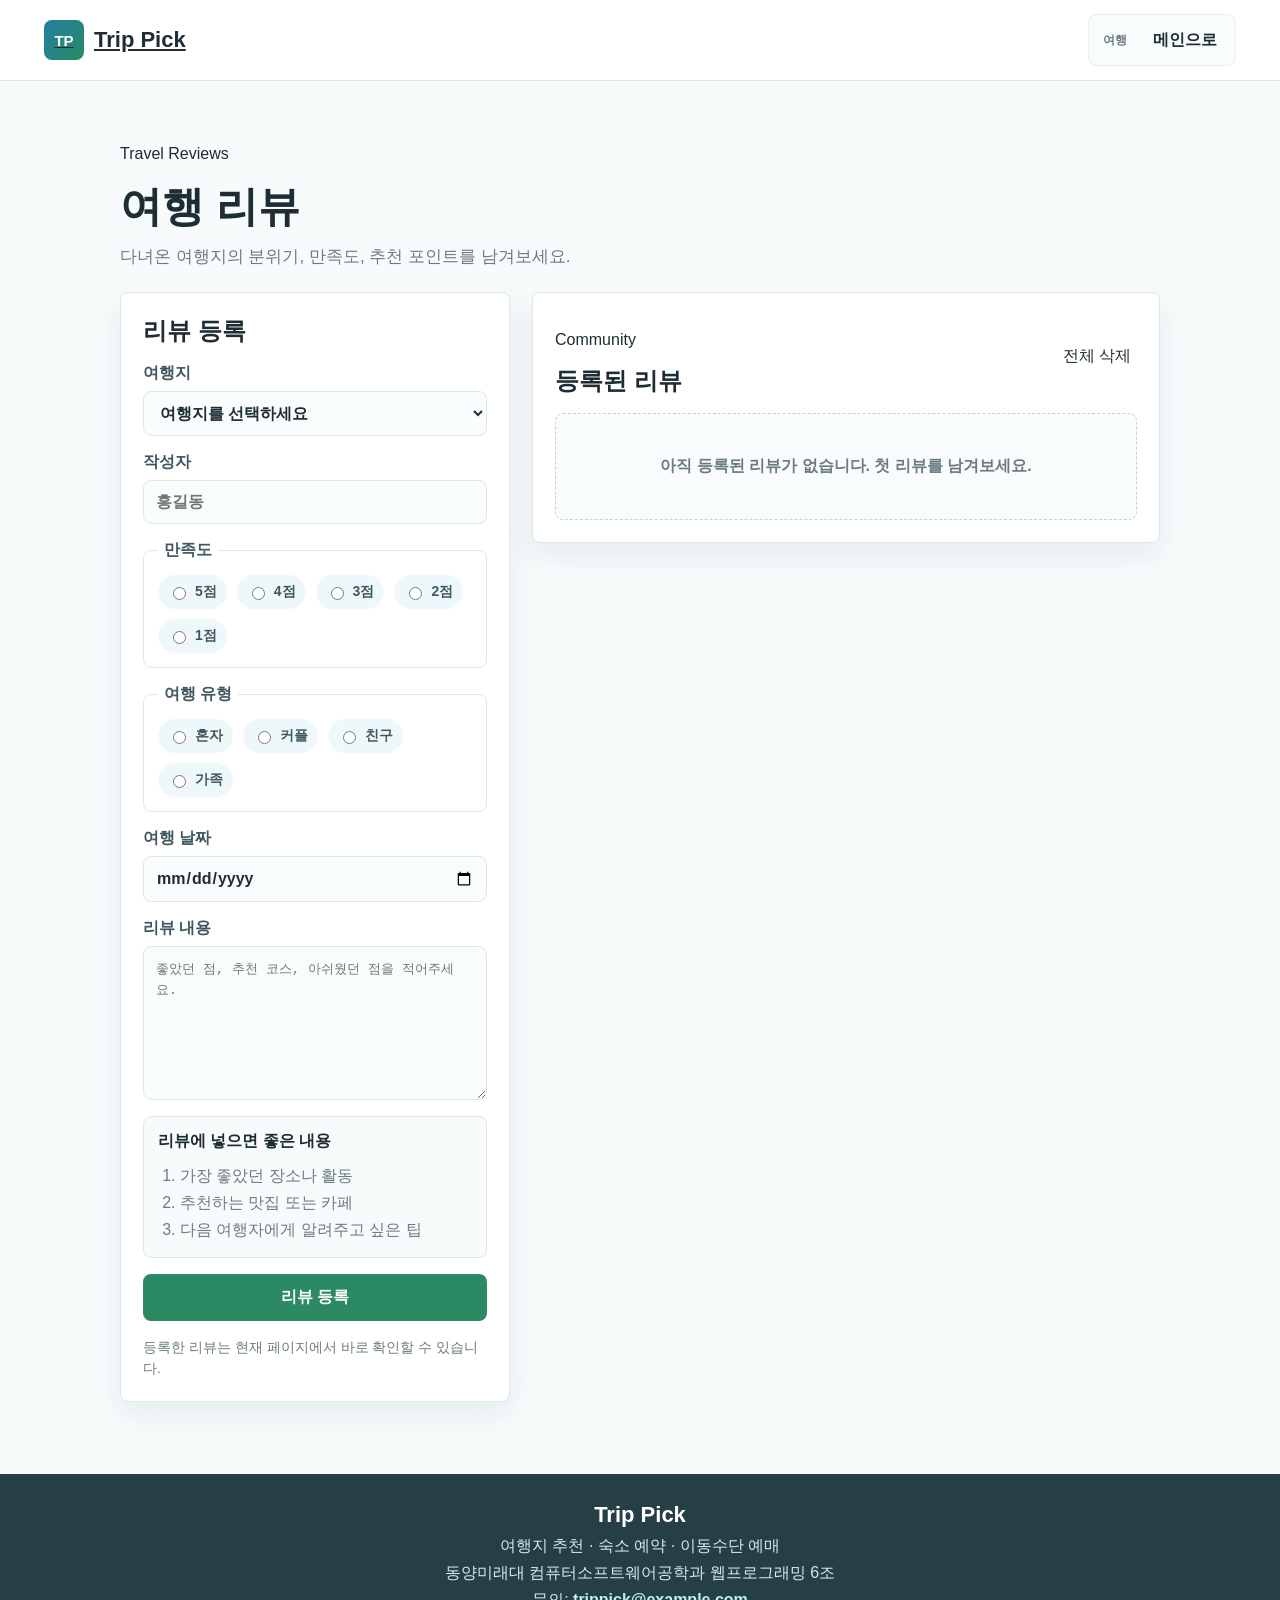
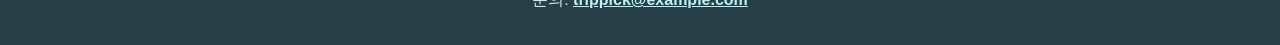
==== reviews.html @ 935784e4 "리뷰, 일정 추가" ====
<!DOCTYPE html>
<html lang="ko">
<head>
  <meta charset="UTF-8">
  <meta name="viewport" content="width=device-width, initial-scale=1.0">
  <title>Trip Pick - 여행 리뷰</title>
  <link rel="stylesheet" href="css/base.css">
  <link rel="stylesheet" href="css/reviews.css">
</head>
<body>
  <header class="topbar">
    <a class="brand" href="index.html">
      <span class="brand-mark">TP</span>
      <span>Trip Pick</span>
    </a>
    <nav class="nav" aria-label="주요 메뉴">
      <div class="nav-group">
        <span class="nav-title">여행</span>
        <a class="nav-link-button" href="index.html">메인으로</a>
      </div>
    </nav>
  </header>

  <main class="review-page">
    <section class="review-head">
      <p class="eyebrow">Travel Reviews</p>
      <h1>여행 리뷰</h1>
      <p>다녀온 여행지의 분위기, 만족도, 추천 포인트를 남겨보세요.</p>
    </section>

    <section class="review-layout">
      <form id="reviewForm" class="review-form">
        <h2>리뷰 등록</h2>

        <label>
          여행지
          <select id="reviewDestination" required>
            <option value="">여행지를 선택하세요</option>
            <option value="제주도">제주도</option>
            <option value="강릉">강릉</option>
            <option value="부산">부산</option>
            <option value="전주">전주</option>
            <option value="여수">여수</option>
            <option value="속초">속초</option>
            <option value="양양">양양</option>
            <option value="가평">가평</option>
            <option value="서울">서울</option>
            <option value="대전">대전</option>
            <option value="대구">대구</option>
            <option value="광주">광주</option>
          </select>
        </label>

        <label>
          작성자
          <input id="reviewName" type="text" placeholder="홍길동" required>
        </label>

        <fieldset class="rating-fieldset">
          <legend>만족도</legend>
          <label><input type="radio" name="rating" value="5" required> 5점</label>
          <label><input type="radio" name="rating" value="4"> 4점</label>
          <label><input type="radio" name="rating" value="3"> 3점</label>
          <label><input type="radio" name="rating" value="2"> 2점</label>
          <label><input type="radio" name="rating" value="1"> 1점</label>
        </fieldset>

        <fieldset class="travel-type-fieldset">
          <legend>여행 유형</legend>
          <label><input type="radio" name="travelType" value="혼자" required> 혼자</label>
          <label><input type="radio" name="travelType" value="커플"> 커플</label>
          <label><input type="radio" name="travelType" value="친구"> 친구</label>
          <label><input type="radio" name="travelType" value="가족"> 가족</label>
        </fieldset>

        <label class="review-date-label">
          여행 날짜
          <input id="reviewDate" type="date" required>
        </label>

        <label>
          리뷰 내용
          <textarea id="reviewContent" rows="6" placeholder="좋았던 점, 추천 코스, 아쉬웠던 점을 적어주세요." required></textarea>
        </label>

        <section class="review-guide" aria-label="리뷰 작성 안내">
          <h3>리뷰에 넣으면 좋은 내용</h3>
          <ol>
            <li>가장 좋았던 장소나 활동</li>
            <li>추천하는 맛집 또는 카페</li>
            <li>다음 여행자에게 알려주고 싶은 팁</li>
          </ol>
        </section>

        <button class="primary-button review-submit-button" type="submit">리뷰 등록</button>
        <p id="reviewMessage" class="review-message">등록한 리뷰는 현재 페이지에서 바로 확인할 수 있습니다.</p>
      </form>

      <section class="review-list-section">
        <div class="review-list-head">
          <div>
            <p class="eyebrow">Community</p>
            <h2>등록된 리뷰</h2>
          </div>
          <button id="clearReviews" class="secondary-button" type="button">전체 삭제</button>
        </div>

        <ul id="reviewList" class="review-list"></ul>
      </section>
    </section>
  </main>

  <footer class="site-footer">
    <strong>Trip Pick</strong>
    <p>여행지 추천 · 숙소 예약 · 이동수단 예매</p>
    <p>동양미래대 컴퓨터소프트웨어공학과 웹프로그래밍 6조</p>
    <p>문의: <a href="mailto:trippick@example.com">trippick@example.com</a></p>
  </footer>

  <script src="js/reviews.js"></script>
</body>
</html>
---- css/base.css ----
﻿:root {
  --sky: #76c7e8;
  --sky-dark: #237fa3;
  --mint: #c9eddc;
  --leaf: #2b8a63;
  --ink: #1e2d33;
  --muted: #6b7b82;
  --line: #dce8eb;
  --paper: #ffffff;
  --soft: #f4fbf8;
  --sun: #ffcb6b;
  --coral: #ff8e72;
  --shadow: 0 18px 40px rgba(25, 74, 88, 0.14);
}

* {
  box-sizing: border-box;
}

body {
  margin: 0;
  min-width: 1100px;
  color: var(--ink);
  font-family: "Noto Sans KR", "Malgun Gothic", Arial, sans-serif;
  background: #f7fbfc;
}

/* 페이지 맨 아래 팀 프로젝트 정보를 footer 태그로 표시합니다. */
.site-footer {
  padding: 28px 20px;
  color: #d7e8ec;
  background: #263f47;
  text-align: center;
}

.site-footer strong {
  display: block;
  margin-bottom: 8px;
  color: white;
  font-size: 22px;
}

.site-footer p {
  margin: 6px 0;
}

.site-footer a {
  color: #bfeef5;
  font-weight: 800;
}

button,
input,
select {
  font: inherit;
}

button {
  cursor: pointer;
}

.topbar {
  position: sticky;
  top: 0;
  z-index: 10;
  display: flex;
  justify-content: space-between;
  align-items: center;
  gap: 28px;
  padding: 14px 44px;
  background: rgba(255, 255, 255, 0.92);
  border-bottom: 1px solid var(--line);
  backdrop-filter: blur(14px);
}

.brand,
.nav button,
.nav-link-button,
.ghost-button,
.secondary-button,
.back-button {
  border: 0;
  background: transparent;
  color: var(--ink);
}

.brand {
  display: flex;
  align-items: center;
  gap: 10px;
  flex: 0 0 auto;
  font-size: 22px;
  font-weight: 800;
}

.brand-mark {
  display: grid;
  place-items: center;
  width: 40px;
  height: 40px;
  border-radius: 8px;
  color: white;
  background: linear-gradient(135deg, var(--sky-dark), var(--leaf));
  font-size: 15px;
  letter-spacing: 0;
}

.nav {
  display: flex;
  justify-content: flex-end;
  align-items: center;
  gap: 14px;
  width: 100%;
}

.nav-group {
  display: flex;
  align-items: center;
  gap: 6px;
  padding: 6px;
  border: 1px solid #e8f0f2;
  border-radius: 8px;
  background: #f8fcfd;
}

.nav-title {
  padding: 0 8px;
  color: var(--muted);
  font-size: 12px;
  font-weight: 800;
}

.nav button {
  padding: 9px 12px;
  border-radius: 8px;
  font-weight: 700;
  white-space: nowrap;
}

.nav-link-button {
  display: inline-flex;
  align-items: center;
  min-height: 38px;
  padding: 0 12px;
  border-radius: 8px;
  font-weight: 700;
  text-decoration: none;
  white-space: nowrap;
}

.nav button:hover,
.nav-link-button:hover,
.ghost-button:hover,
.back-button:hover {
  background: #eaf6f8;
}

.login-nav-button {
  color: white;
  background: var(--sky-dark);
}

.login-nav-button:hover {
  background: var(--leaf);
}

.nav button span {
  display: inline-grid;
  place-items: center;
  min-width: 22px;
  height: 22px;
  margin-left: 4px;
  color: white;
  background: var(--coral);
  border-radius: 999px;
  font-size: 12px;
}

.view {
  display: none;
}

.view.active {
  display: block;
}

.travel-card,
.option-card,
.hotel-card,
.detail-hotel-card,
.detail-attraction-card,
.info-box,
.summary-item {
  transition: transform 0.18s ease, box-shadow 0.18s ease, border-color 0.18s ease;
  transform-origin: center;
}

.travel-card:hover,
.option-card:hover,
.hotel-card:hover,
.detail-hotel-card:hover,
.detail-attraction-card:hover,
.info-box:hover,
.summary-item:hover {
  transform: scale(1.02);
  box-shadow: 0 16px 34px rgba(25, 74, 88, 0.16);
}
---- css/reviews.css ----
.review-page {
  width: 1040px;
  margin: 0 auto;
  padding: 48px 0 72px;
}

.review-head {
  margin-bottom: 24px;
}

.review-head h1 {
  margin: 0 0 10px;
  font-size: 42px;
}

.review-head p:last-child {
  margin: 0;
  color: var(--muted);
  font-size: 17px;
}

.review-layout {
  display: grid;
  grid-template-columns: 390px 1fr;
  gap: 22px;
  align-items: start;
}

.review-form,
.review-list-section {
  border: 1px solid var(--line);
  border-radius: 8px;
  background: white;
  box-shadow: 0 12px 30px rgba(38, 86, 99, 0.09);
}

.review-form {
  display: grid;
  gap: 16px;
  padding: 22px;
}

.review-form h2,
.review-list-head h2 {
  margin: 0;
  font-size: 24px;
}

.review-form label {
  display: grid;
  gap: 7px;
  color: #40575f;
  font-weight: 800;
}

.review-form input,
.review-form select,
.review-form textarea {
  width: 100%;
  padding: 12px;
  color: var(--ink);
  border: 1px solid var(--line);
  border-radius: 8px;
  background: #f8fcfd;
}

.review-form textarea {
  resize: vertical;
  line-height: 1.6;
}

.review-form input[type="date"] {
  min-height: 46px;
  cursor: pointer;
}

.rating-fieldset,
.travel-type-fieldset {
  display: flex;
  flex-wrap: wrap;
  gap: 10px;
  margin: 0;
  padding: 14px;
  border: 1px solid var(--line);
  border-radius: 8px;
}

.rating-fieldset legend,
.travel-type-fieldset legend {
  padding: 0 6px;
  color: #40575f;
  font-weight: 900;
}

.rating-fieldset label,
.travel-type-fieldset label {
  display: inline-flex;
  align-items: center;
  gap: 6px;
  padding: 8px 10px;
  border-radius: 999px;
  background: #eef8fb;
  font-size: 14px;
}

.rating-fieldset input,
.travel-type-fieldset input {
  width: auto;
  accent-color: var(--sky-dark);
}

.review-guide {
  padding: 14px;
  border-radius: 8px;
  background: #f7fbfc;
  border: 1px solid var(--line);
}

.review-guide h3 {
  margin: 0 0 10px;
  font-size: 16px;
}

.review-guide ol {
  margin: 0;
  padding-left: 22px;
  color: var(--muted);
  line-height: 1.7;
}

.review-submit-button {
  width: 100%;
  padding: 13px 16px;
  border: 0;
  border-radius: 8px;
  color: white;
  background: var(--leaf);
  font-weight: 900;
}

.review-message {
  margin: 0;
  color: var(--muted);
  line-height: 1.5;
  font-size: 14px;
}

.review-list-section {
  padding: 22px;
}

.review-list-head {
  display: flex;
  justify-content: space-between;
  align-items: center;
  gap: 16px;
  margin-bottom: 16px;
}

.review-list {
  display: grid;
  gap: 14px;
  margin: 0;
  padding: 0;
  list-style: none;
}

.review-card {
  padding: 18px;
  border: 1px solid var(--line);
  border-radius: 8px;
  background: #f8fcfd;
}

.review-card-head {
  display: flex;
  justify-content: space-between;
  align-items: start;
  gap: 14px;
  margin-bottom: 10px;
}

.review-card h3 {
  margin: 0;
  font-size: 21px;
}

.review-score {
  padding: 6px 10px;
  border-radius: 999px;
  color: white;
  background: var(--sky-dark);
  font-weight: 900;
  white-space: nowrap;
}

.review-meta {
  display: flex;
  flex-wrap: wrap;
  gap: 8px;
  margin: 0 0 12px;
  padding: 0;
  list-style: none;
}

.review-meta li {
  padding: 6px 9px;
  border-radius: 999px;
  color: #40575f;
  background: white;
  border: 1px solid var(--line);
  font-size: 13px;
  font-weight: 800;
}

.review-content {
  margin: 0;
  color: #40575f;
  line-height: 1.65;
  white-space: pre-wrap;
}

.empty-review {
  padding: 42px 18px;
  border: 1px dashed #bcd8df;
  border-radius: 8px;
  background: #f8fcfd;
  color: var(--muted);
  text-align: center;
  font-weight: 900;
}
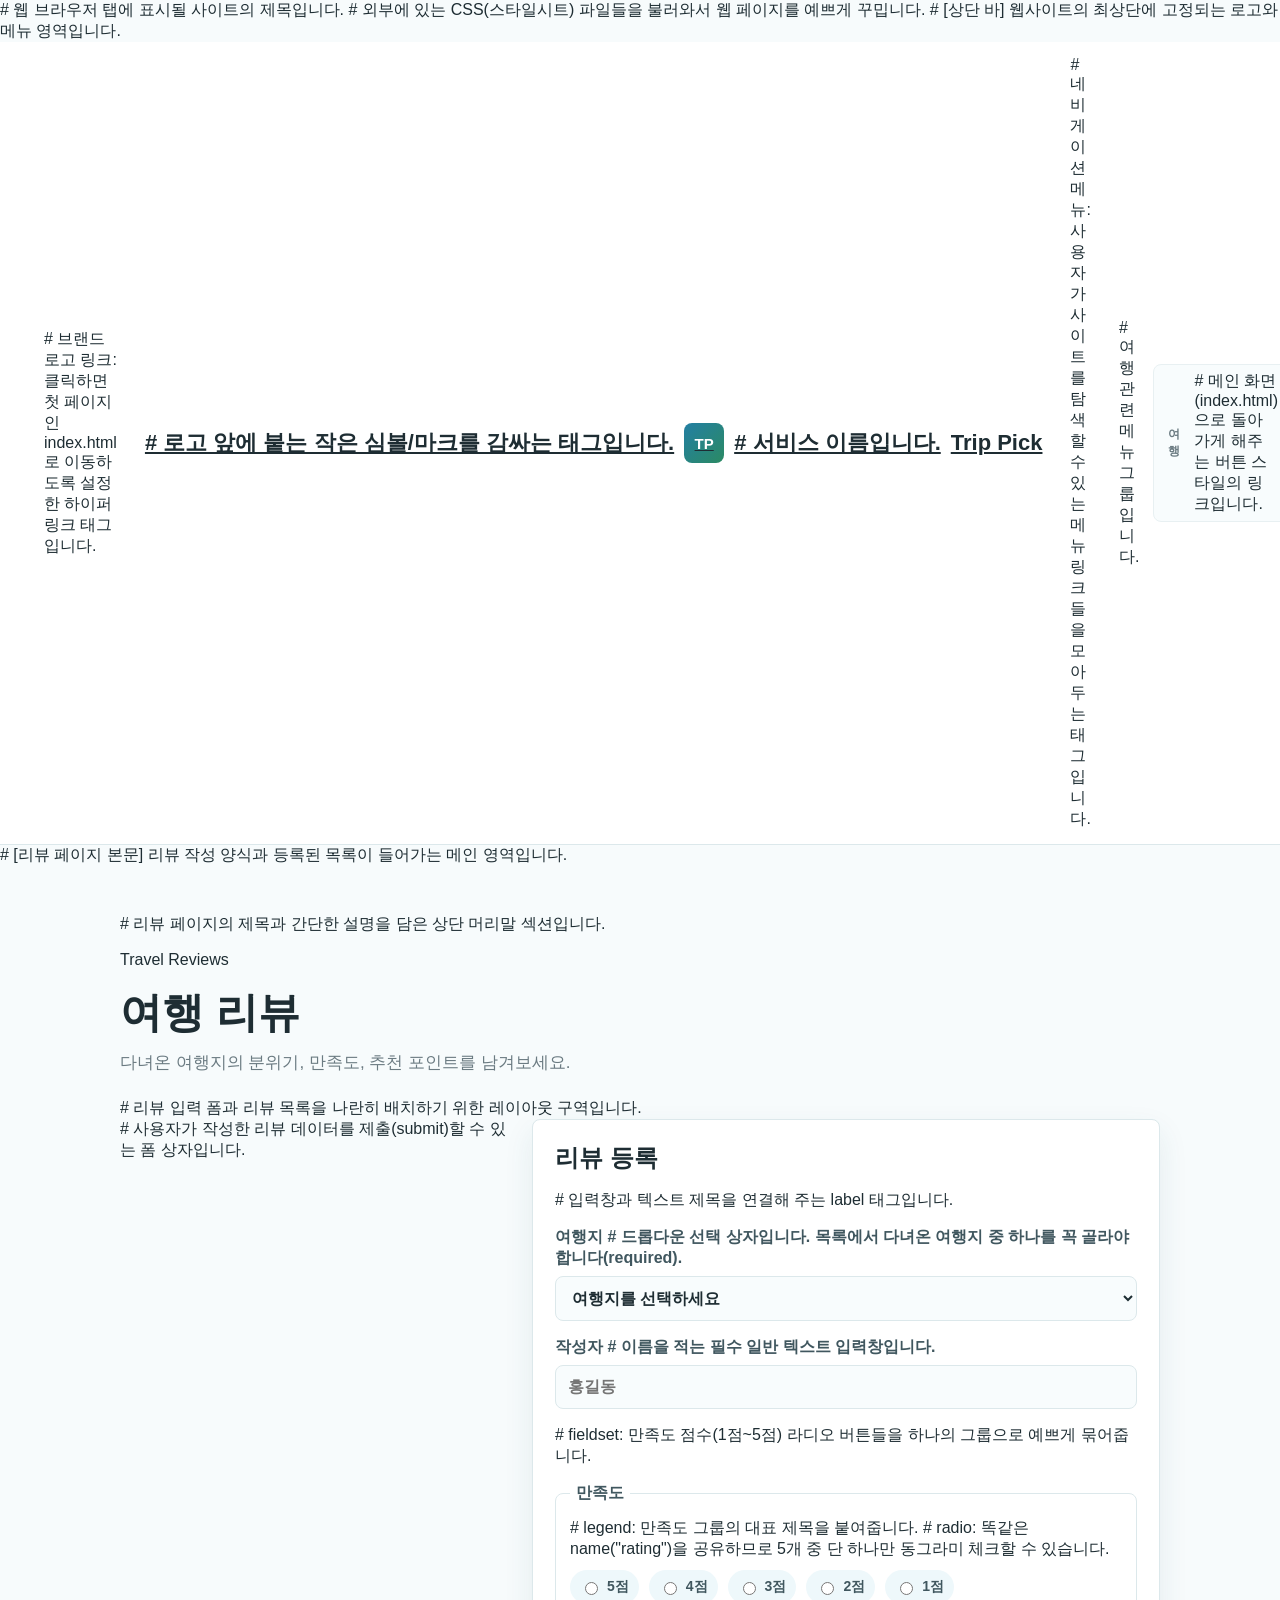
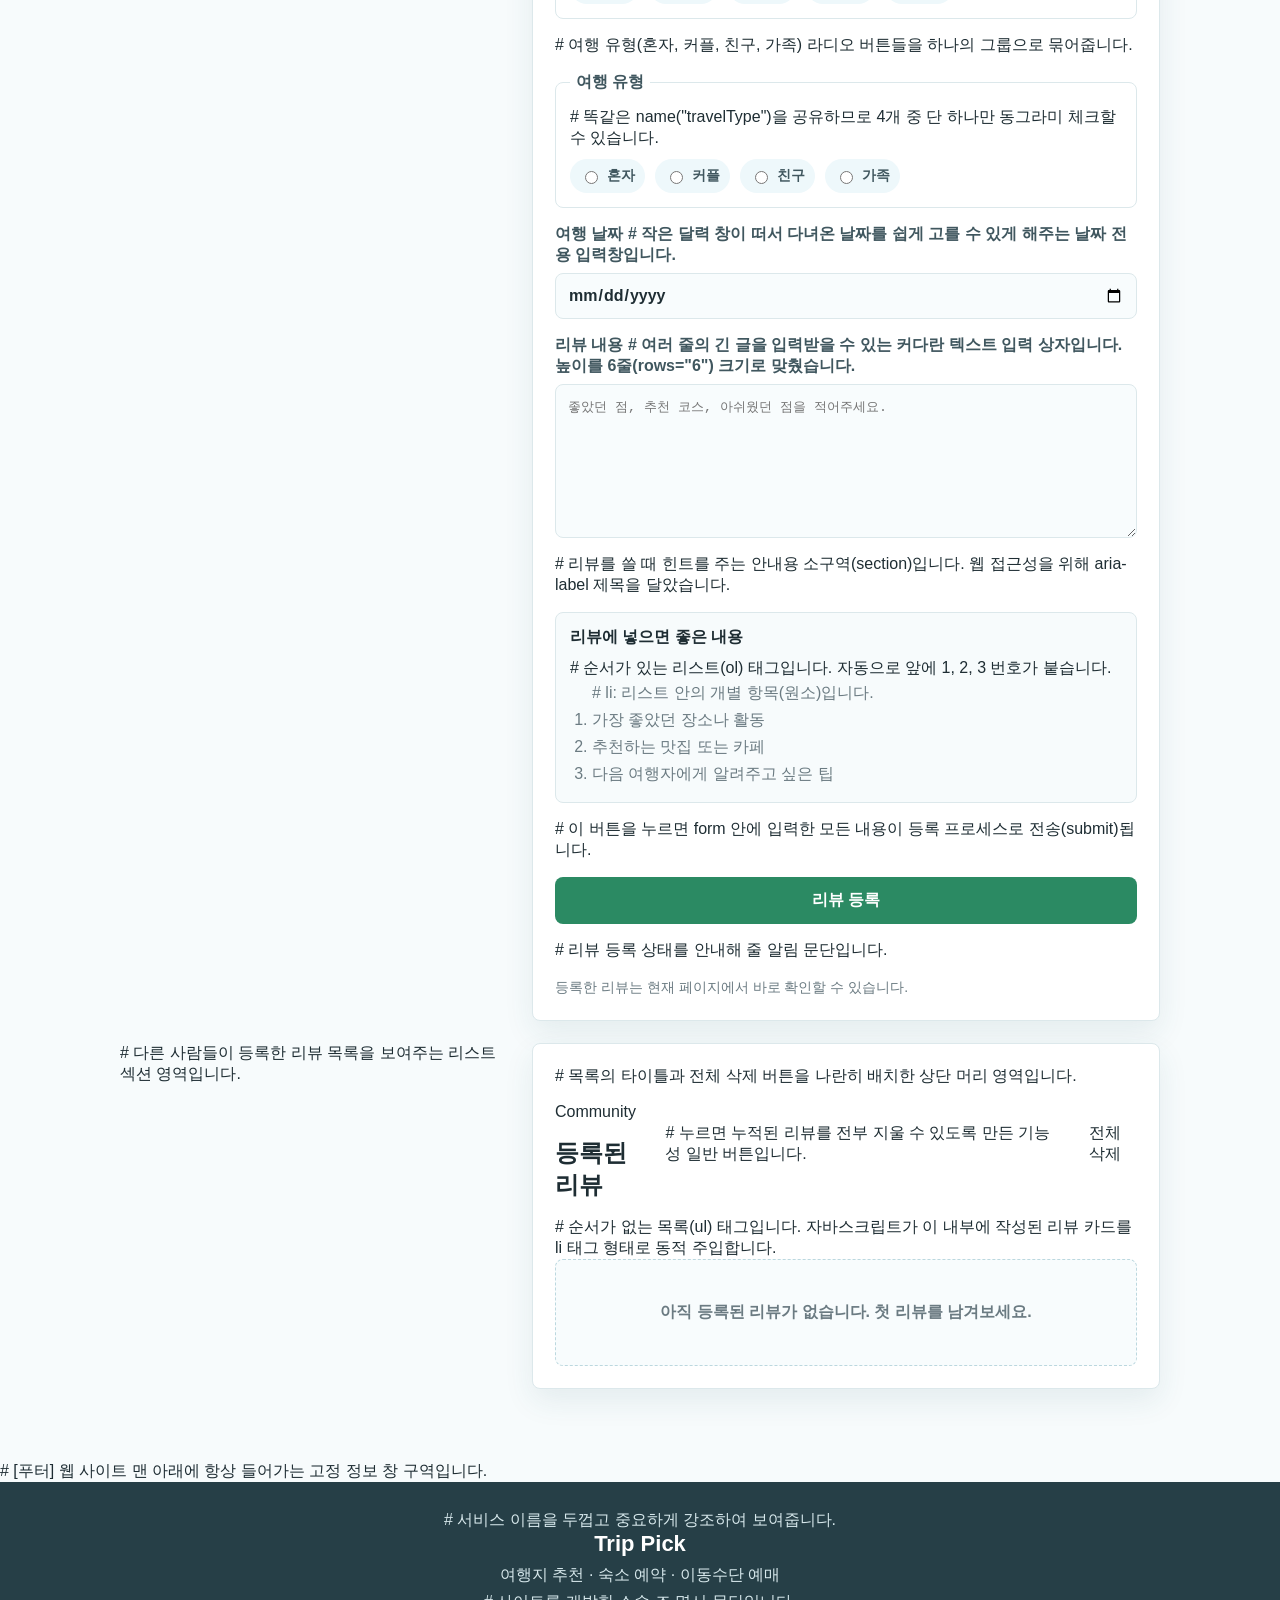
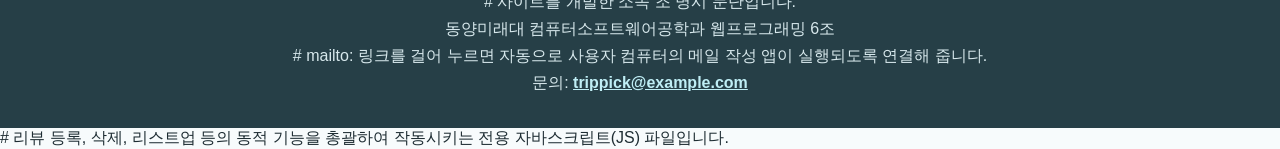
==== commit 37714284: "update: 각주 버전 완료" ====
--- a/reviews.html
+++ b/reviews.html
@@ -3,37 +3,52 @@
 <head>
   <meta charset="UTF-8">
   <meta name="viewport" content="width=device-width, initial-scale=1.0">
+  # 웹 브라우저 탭에 표시될 사이트의 제목입니다.
   <title>Trip Pick - 여행 리뷰</title>
+  # 외부에 있는 CSS(스타일시트) 파일들을 불러와서 웹 페이지를 예쁘게 꾸밉니다.
   <link rel="stylesheet" href="css/base.css">
   <link rel="stylesheet" href="css/reviews.css">
 </head>
 <body>
+  # [상단 바] 웹사이트의 최상단에 고정되는 로고와 메뉴 영역입니다.
   <header class="topbar">
+    # 브랜드 로고 링크: 클릭하면 첫 페이지인 index.html로 이동하도록 설정한 하이퍼링크 태그입니다.
     <a class="brand" href="index.html">
+      # 로고 앞에 붙는 작은 심볼/마크를 감싸는 태그입니다.
       <span class="brand-mark">TP</span>
+      # 서비스 이름입니다.
       <span>Trip Pick</span>
     </a>
+    # 네비게이션 메뉴: 사용자가 사이트를 탐색할 수 있는 메뉴 링크들을 모아두는 태그입니다.
     <nav class="nav" aria-label="주요 메뉴">
+      # 여행 관련 메뉴 그룹입니다.
       <div class="nav-group">
         <span class="nav-title">여행</span>
+        # 메인 화면(index.html)으로 돌아가게 해주는 버튼 스타일의 링크입니다.
         <a class="nav-link-button" href="index.html">메인으로</a>
       </div>
     </nav>
   </header>
 
+  # [리뷰 페이지 본문] 리뷰 작성 양식과 등록된 목록이 들어가는 메인 영역입니다.
   <main class="review-page">
+    # 리뷰 페이지의 제목과 간단한 설명을 담은 상단 머리말 섹션입니다.
     <section class="review-head">
       <p class="eyebrow">Travel Reviews</p>
       <h1>여행 리뷰</h1>
       <p>다녀온 여행지의 분위기, 만족도, 추천 포인트를 남겨보세요.</p>
     </section>
 
+    # 리뷰 입력 폼과 리뷰 목록을 나란히 배치하기 위한 레이아웃 구역입니다.
     <section class="review-layout">
+      # 사용자가 작성한 리뷰 데이터를 제출(submit)할 수 있는 폼 상자입니다.
       <form id="reviewForm" class="review-form">
         <h2>리뷰 등록</h2>
 
+        # 입력창과 텍스트 제목을 연결해 주는 label 태그입니다.
         <label>
           여행지
+          # 드롭다운 선택 상자입니다. 목록에서 다녀온 여행지 중 하나를 꼭 골라야 합니다(required).
           <select id="reviewDestination" required>
             <option value="">여행지를 선택하세요</option>
             <option value="제주도">제주도</option>
@@ -53,11 +68,15 @@
 
         <label>
           작성자
+          # 이름을 적는 필수 일반 텍스트 입력창입니다.
           <input id="reviewName" type="text" placeholder="홍길동" required>
         </label>
 
+        # fieldset: 만족도 점수(1점~5점) 라디오 버튼들을 하나의 그룹으로 예쁘게 묶어줍니다.
         <fieldset class="rating-fieldset">
+          # legend: 만족도 그룹의 대표 제목을 붙여줍니다.
           <legend>만족도</legend>
+          # radio: 똑같은 name("rating")을 공유하므로 5개 중 단 하나만 동그라미 체크할 수 있습니다.
           <label><input type="radio" name="rating" value="5" required> 5점</label>
           <label><input type="radio" name="rating" value="4"> 4점</label>
           <label><input type="radio" name="rating" value="3"> 3점</label>
@@ -65,8 +84,10 @@
           <label><input type="radio" name="rating" value="1"> 1점</label>
         </fieldset>
 
+        # 여행 유형(혼자, 커플, 친구, 가족) 라디오 버튼들을 하나의 그룹으로 묶어줍니다.
         <fieldset class="travel-type-fieldset">
           <legend>여행 유형</legend>
+          # 똑같은 name("travelType")을 공유하므로 4개 중 단 하나만 동그라미 체크할 수 있습니다.
           <label><input type="radio" name="travelType" value="혼자" required> 혼자</label>
           <label><input type="radio" name="travelType" value="커플"> 커플</label>
           <label><input type="radio" name="travelType" value="친구"> 친구</label>
@@ -75,48 +96,64 @@
 
         <label class="review-date-label">
           여행 날짜
+          # 작은 달력 창이 떠서 다녀온 날짜를 쉽게 고를 수 있게 해주는 날짜 전용 입력창입니다.
           <input id="reviewDate" type="date" required>
         </label>
 
         <label>
           리뷰 내용
+          # 여러 줄의 긴 글을 입력받을 수 있는 커다란 텍스트 입력 상자입니다. 높이를 6줄(rows="6") 크기로 맞췄습니다.
           <textarea id="reviewContent" rows="6" placeholder="좋았던 점, 추천 코스, 아쉬웠던 점을 적어주세요." required></textarea>
         </label>
 
+        # 리뷰를 쓸 때 힌트를 주는 안내용 소구역(section)입니다. 웹 접근성을 위해 aria-label 제목을 달았습니다.
         <section class="review-guide" aria-label="리뷰 작성 안내">
           <h3>리뷰에 넣으면 좋은 내용</h3>
+          # 순서가 있는 리스트(ol) 태그입니다. 자동으로 앞에 1, 2, 3 번호가 붙습니다.
           <ol>
+            # li: 리스트 안의 개별 항목(원소)입니다.
             <li>가장 좋았던 장소나 활동</li>
             <li>추천하는 맛집 또는 카페</li>
             <li>다음 여행자에게 알려주고 싶은 팁</li>
           </ol>
         </section>
 
+        # 이 버튼을 누르면 form 안에 입력한 모든 내용이 등록 프로세스로 전송(submit)됩니다.
         <button class="primary-button review-submit-button" type="submit">리뷰 등록</button>
+        # 리뷰 등록 상태를 안내해 줄 알림 문단입니다.
         <p id="reviewMessage" class="review-message">등록한 리뷰는 현재 페이지에서 바로 확인할 수 있습니다.</p>
       </form>
 
+      # 다른 사람들이 등록한 리뷰 목록을 보여주는 리스트 섹션 영역입니다.
       <section class="review-list-section">
+        # 목록의 타이틀과 전체 삭제 버튼을 나란히 배치한 상단 머리 영역입니다.
         <div class="review-list-head">
           <div>
             <p class="eyebrow">Community</p>
             <h2>등록된 리뷰</h2>
           </div>
+          # 누르면 누적된 리뷰를 전부 지울 수 있도록 만든 기능성 일반 버튼입니다.
           <button id="clearReviews" class="secondary-button" type="button">전체 삭제</button>
         </div>
 
+        # 순서가 없는 목록(ul) 태그입니다. 자바스크립트가 이 내부에 작성된 리뷰 카드를 li 태그 형태로 동적 주입합니다.
         <ul id="reviewList" class="review-list"></ul>
       </section>
     </section>
   </main>
 
+  # [푸터] 웹 사이트 맨 아래에 항상 들어가는 고정 정보 창 구역입니다.
   <footer class="site-footer">
+    # 서비스 이름을 두껍고 중요하게 강조하여 보여줍니다.
     <strong>Trip Pick</strong>
     <p>여행지 추천 · 숙소 예약 · 이동수단 예매</p>
+    # 사이트를 개발한 소속 조 명시 문단입니다.
     <p>동양미래대 컴퓨터소프트웨어공학과 웹프로그래밍 6조</p>
+    # mailto: 링크를 걸어 누르면 자동으로 사용자 컴퓨터의 메일 작성 앱이 실행되도록 연결해 줍니다.
     <p>문의: <a href="mailto:trippick@example.com">trippick@example.com</a></p>
   </footer>
 
+  # 리뷰 등록, 삭제, 리스트업 등의 동적 기능을 총괄하여 작동시키는 전용 자바스크립트(JS) 파일입니다.
   <script src="js/reviews.js"></script>
 </body>
-</html>
+</html>
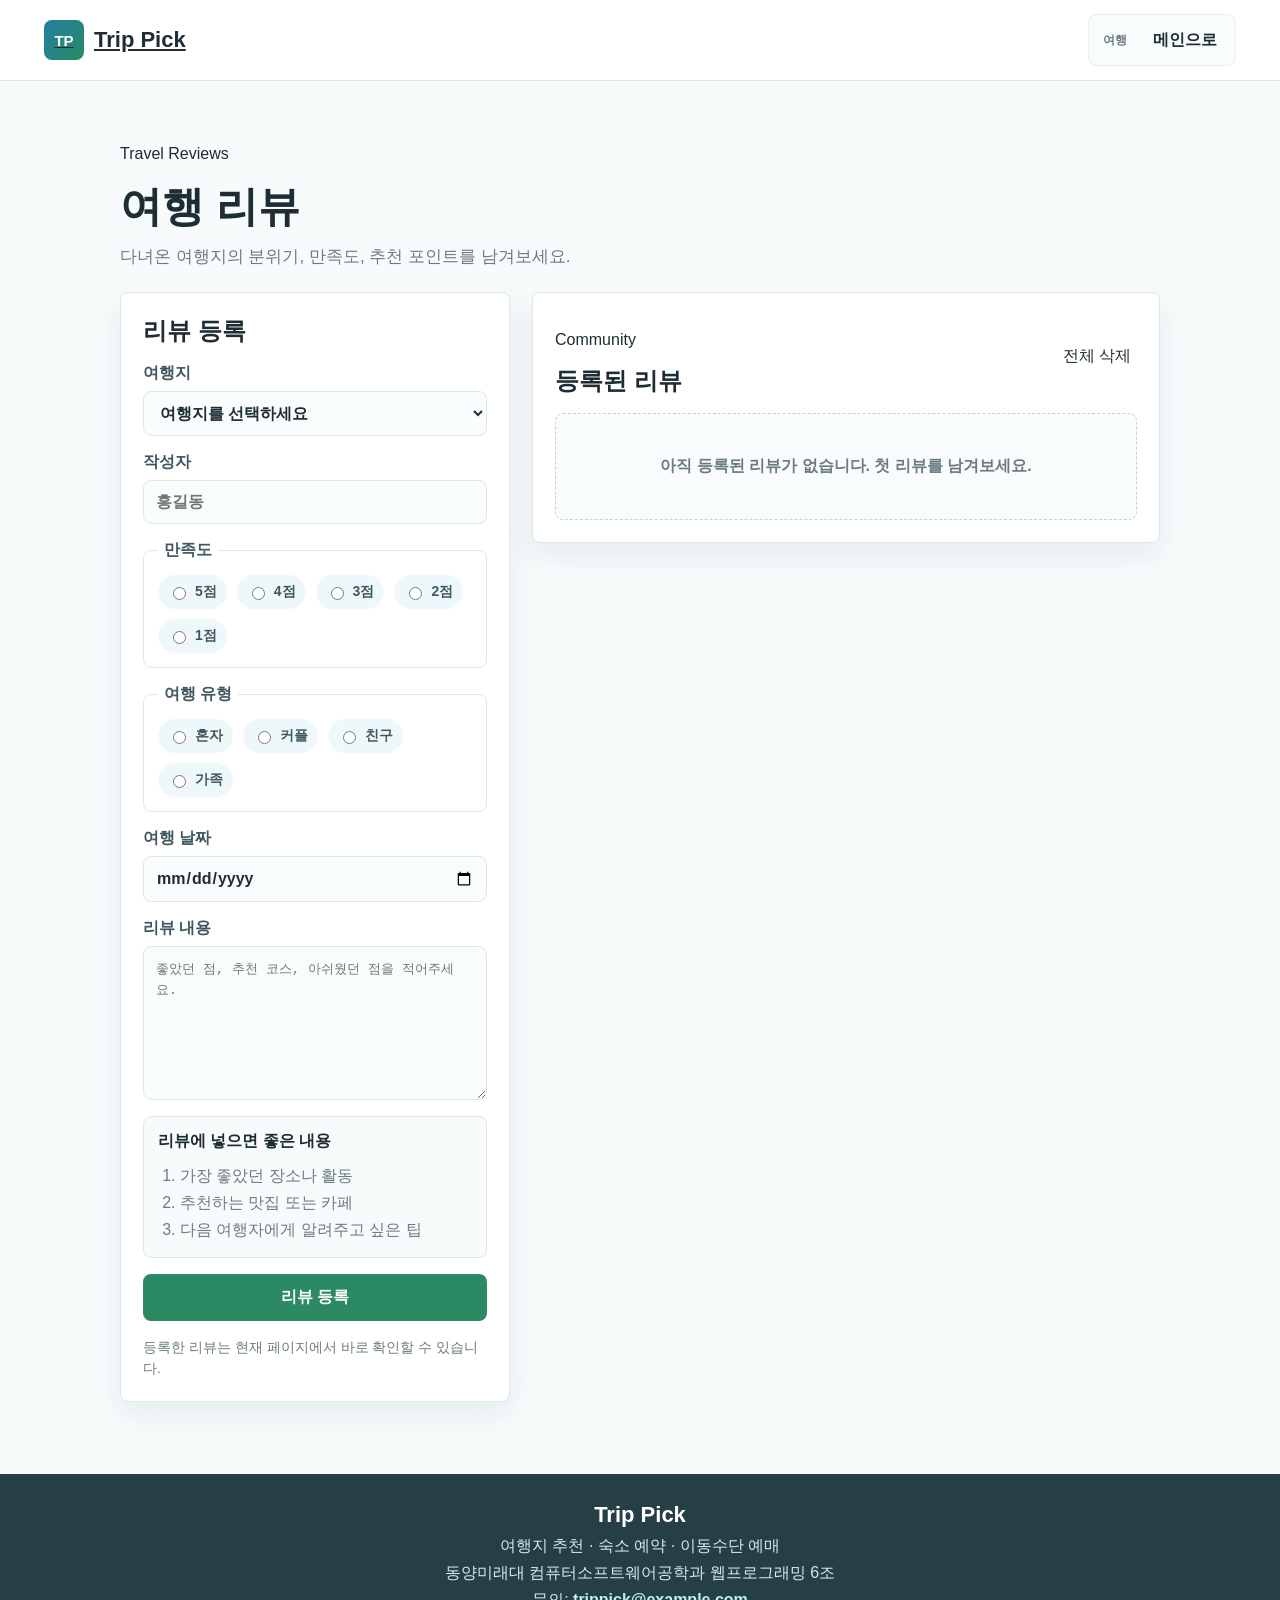
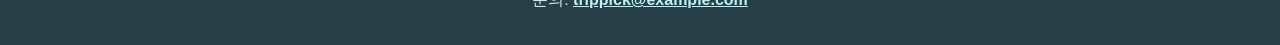
==== commit be485113: "검수" ====
--- a/reviews.html
+++ b/reviews.html
@@ -3,52 +3,52 @@
 <head>
   <meta charset="UTF-8">
   <meta name="viewport" content="width=device-width, initial-scale=1.0">
-  # 웹 브라우저 탭에 표시될 사이트의 제목입니다.
+  <!-- 웹 브라우저 탭에 표시될 사이트의 제목입니다. -->
   <title>Trip Pick - 여행 리뷰</title>
-  # 외부에 있는 CSS(스타일시트) 파일들을 불러와서 웹 페이지를 예쁘게 꾸밉니다.
+  <!-- 외부에 있는 CSS(스타일시트) 파일들을 불러와서 웹 페이지를 예쁘게 꾸밉니다. -->
   <link rel="stylesheet" href="css/base.css">
   <link rel="stylesheet" href="css/reviews.css">
 </head>
 <body>
-  # [상단 바] 웹사이트의 최상단에 고정되는 로고와 메뉴 영역입니다.
+  <!-- [상단 바] 웹사이트의 최상단에 고정되는 로고와 메뉴 영역입니다. -->
   <header class="topbar">
-    # 브랜드 로고 링크: 클릭하면 첫 페이지인 index.html로 이동하도록 설정한 하이퍼링크 태그입니다.
+    <!-- 브랜드 로고 링크: 클릭하면 첫 페이지인 index.html로 이동하도록 설정한 하이퍼링크 태그입니다. -->
     <a class="brand" href="index.html">
-      # 로고 앞에 붙는 작은 심볼/마크를 감싸는 태그입니다.
+      <!-- 로고 앞에 붙는 작은 심볼/마크를 감싸는 태그입니다. -->
       <span class="brand-mark">TP</span>
-      # 서비스 이름입니다.
+      <!-- 서비스 이름입니다. -->
       <span>Trip Pick</span>
     </a>
-    # 네비게이션 메뉴: 사용자가 사이트를 탐색할 수 있는 메뉴 링크들을 모아두는 태그입니다.
+    <!-- 네비게이션 메뉴: 사용자가 사이트를 탐색할 수 있는 메뉴 링크들을 모아두는 태그입니다. -->
     <nav class="nav" aria-label="주요 메뉴">
-      # 여행 관련 메뉴 그룹입니다.
+      <!-- 여행 관련 메뉴 그룹입니다. -->
       <div class="nav-group">
         <span class="nav-title">여행</span>
-        # 메인 화면(index.html)으로 돌아가게 해주는 버튼 스타일의 링크입니다.
+        <!-- 메인 화면(index.html)으로 돌아가게 해주는 버튼 스타일의 링크입니다. -->
         <a class="nav-link-button" href="index.html">메인으로</a>
       </div>
     </nav>
   </header>
 
-  # [리뷰 페이지 본문] 리뷰 작성 양식과 등록된 목록이 들어가는 메인 영역입니다.
+  <!-- [리뷰 페이지 본문] 리뷰 작성 양식과 등록된 목록이 들어가는 메인 영역입니다. -->
   <main class="review-page">
-    # 리뷰 페이지의 제목과 간단한 설명을 담은 상단 머리말 섹션입니다.
+    <!-- 리뷰 페이지의 제목과 간단한 설명을 담은 상단 머리말 섹션입니다. -->
     <section class="review-head">
       <p class="eyebrow">Travel Reviews</p>
       <h1>여행 리뷰</h1>
       <p>다녀온 여행지의 분위기, 만족도, 추천 포인트를 남겨보세요.</p>
     </section>
 
-    # 리뷰 입력 폼과 리뷰 목록을 나란히 배치하기 위한 레이아웃 구역입니다.
+    <!-- 리뷰 입력 폼과 리뷰 목록을 나란히 배치하기 위한 레이아웃 구역입니다. -->
     <section class="review-layout">
-      # 사용자가 작성한 리뷰 데이터를 제출(submit)할 수 있는 폼 상자입니다.
+      <!-- 사용자가 작성한 리뷰 데이터를 제출(submit)할 수 있는 폼 상자입니다. -->
       <form id="reviewForm" class="review-form">
         <h2>리뷰 등록</h2>
 
-        # 입력창과 텍스트 제목을 연결해 주는 label 태그입니다.
+        <!-- 입력창과 텍스트 제목을 연결해 주는 label 태그입니다. -->
         <label>
           여행지
-          # 드롭다운 선택 상자입니다. 목록에서 다녀온 여행지 중 하나를 꼭 골라야 합니다(required).
+          <!-- 드롭다운 선택 상자입니다. 목록에서 다녀온 여행지 중 하나를 꼭 골라야 합니다(required). -->
           <select id="reviewDestination" required>
             <option value="">여행지를 선택하세요</option>
             <option value="제주도">제주도</option>
@@ -68,15 +68,15 @@
 
         <label>
           작성자
-          # 이름을 적는 필수 일반 텍스트 입력창입니다.
+          <!-- 이름을 적는 필수 일반 텍스트 입력창입니다. -->
           <input id="reviewName" type="text" placeholder="홍길동" required>
         </label>
 
-        # fieldset: 만족도 점수(1점~5점) 라디오 버튼들을 하나의 그룹으로 예쁘게 묶어줍니다.
+        <!-- fieldset: 만족도 점수(1점~5점) 라디오 버튼들을 하나의 그룹으로 예쁘게 묶어줍니다. -->
         <fieldset class="rating-fieldset">
-          # legend: 만족도 그룹의 대표 제목을 붙여줍니다.
+          <!-- legend: 만족도 그룹의 대표 제목을 붙여줍니다. -->
           <legend>만족도</legend>
-          # radio: 똑같은 name("rating")을 공유하므로 5개 중 단 하나만 동그라미 체크할 수 있습니다.
+          <!-- radio: 똑같은 name("rating")을 공유하므로 5개 중 단 하나만 동그라미 체크할 수 있습니다. -->
           <label><input type="radio" name="rating" value="5" required> 5점</label>
           <label><input type="radio" name="rating" value="4"> 4점</label>
           <label><input type="radio" name="rating" value="3"> 3점</label>
@@ -84,10 +84,10 @@
           <label><input type="radio" name="rating" value="1"> 1점</label>
         </fieldset>
 
-        # 여행 유형(혼자, 커플, 친구, 가족) 라디오 버튼들을 하나의 그룹으로 묶어줍니다.
+        <!-- 여행 유형(혼자, 커플, 친구, 가족) 라디오 버튼들을 하나의 그룹으로 묶어줍니다. -->
         <fieldset class="travel-type-fieldset">
           <legend>여행 유형</legend>
-          # 똑같은 name("travelType")을 공유하므로 4개 중 단 하나만 동그라미 체크할 수 있습니다.
+          <!-- 똑같은 name("travelType")을 공유하므로 4개 중 단 하나만 동그라미 체크할 수 있습니다. -->
           <label><input type="radio" name="travelType" value="혼자" required> 혼자</label>
           <label><input type="radio" name="travelType" value="커플"> 커플</label>
           <label><input type="radio" name="travelType" value="친구"> 친구</label>
@@ -96,64 +96,64 @@
 
         <label class="review-date-label">
           여행 날짜
-          # 작은 달력 창이 떠서 다녀온 날짜를 쉽게 고를 수 있게 해주는 날짜 전용 입력창입니다.
+          <!-- 작은 달력 창이 떠서 다녀온 날짜를 쉽게 고를 수 있게 해주는 날짜 전용 입력창입니다. -->
           <input id="reviewDate" type="date" required>
         </label>
 
         <label>
           리뷰 내용
-          # 여러 줄의 긴 글을 입력받을 수 있는 커다란 텍스트 입력 상자입니다. 높이를 6줄(rows="6") 크기로 맞췄습니다.
+          <!-- 여러 줄의 긴 글을 입력받을 수 있는 커다란 텍스트 입력 상자입니다. 높이를 6줄(rows="6") 크기로 맞췄습니다. -->
           <textarea id="reviewContent" rows="6" placeholder="좋았던 점, 추천 코스, 아쉬웠던 점을 적어주세요." required></textarea>
         </label>
 
-        # 리뷰를 쓸 때 힌트를 주는 안내용 소구역(section)입니다. 웹 접근성을 위해 aria-label 제목을 달았습니다.
+        <!-- 리뷰를 쓸 때 힌트를 주는 안내용 소구역(section)입니다. 웹 접근성을 위해 aria-label 제목을 달았습니다. -->
         <section class="review-guide" aria-label="리뷰 작성 안내">
           <h3>리뷰에 넣으면 좋은 내용</h3>
-          # 순서가 있는 리스트(ol) 태그입니다. 자동으로 앞에 1, 2, 3 번호가 붙습니다.
+          <!-- 순서가 있는 리스트(ol) 태그입니다. 자동으로 앞에 1, 2, 3 번호가 붙습니다. -->
           <ol>
-            # li: 리스트 안의 개별 항목(원소)입니다.
+            <!-- li: 리스트 안의 개별 항목(원소)입니다. -->
             <li>가장 좋았던 장소나 활동</li>
             <li>추천하는 맛집 또는 카페</li>
             <li>다음 여행자에게 알려주고 싶은 팁</li>
           </ol>
         </section>
 
-        # 이 버튼을 누르면 form 안에 입력한 모든 내용이 등록 프로세스로 전송(submit)됩니다.
+        <!-- 이 버튼을 누르면 form 안에 입력한 모든 내용이 등록 프로세스로 전송(submit)됩니다. -->
         <button class="primary-button review-submit-button" type="submit">리뷰 등록</button>
-        # 리뷰 등록 상태를 안내해 줄 알림 문단입니다.
+        <!-- 리뷰 등록 상태를 안내해 줄 알림 문단입니다. -->
         <p id="reviewMessage" class="review-message">등록한 리뷰는 현재 페이지에서 바로 확인할 수 있습니다.</p>
       </form>
 
-      # 다른 사람들이 등록한 리뷰 목록을 보여주는 리스트 섹션 영역입니다.
+      <!-- 다른 사람들이 등록한 리뷰 목록을 보여주는 리스트 섹션 영역입니다. -->
       <section class="review-list-section">
-        # 목록의 타이틀과 전체 삭제 버튼을 나란히 배치한 상단 머리 영역입니다.
+        <!-- 목록의 타이틀과 전체 삭제 버튼을 나란히 배치한 상단 머리 영역입니다. -->
         <div class="review-list-head">
           <div>
             <p class="eyebrow">Community</p>
             <h2>등록된 리뷰</h2>
           </div>
-          # 누르면 누적된 리뷰를 전부 지울 수 있도록 만든 기능성 일반 버튼입니다.
+          <!-- 누르면 누적된 리뷰를 전부 지울 수 있도록 만든 기능성 일반 버튼입니다. -->
           <button id="clearReviews" class="secondary-button" type="button">전체 삭제</button>
         </div>
 
-        # 순서가 없는 목록(ul) 태그입니다. 자바스크립트가 이 내부에 작성된 리뷰 카드를 li 태그 형태로 동적 주입합니다.
+        <!-- 순서가 없는 목록(ul) 태그입니다. 자바스크립트가 이 내부에 작성된 리뷰 카드를 li 태그 형태로 동적 주입합니다. -->
         <ul id="reviewList" class="review-list"></ul>
       </section>
     </section>
   </main>
 
-  # [푸터] 웹 사이트 맨 아래에 항상 들어가는 고정 정보 창 구역입니다.
+  <!-- [푸터] 웹 사이트 맨 아래에 항상 들어가는 고정 정보 창 구역입니다. -->
   <footer class="site-footer">
-    # 서비스 이름을 두껍고 중요하게 강조하여 보여줍니다.
+    <!-- 서비스 이름을 두껍고 중요하게 강조하여 보여줍니다. -->
     <strong>Trip Pick</strong>
     <p>여행지 추천 · 숙소 예약 · 이동수단 예매</p>
-    # 사이트를 개발한 소속 조 명시 문단입니다.
+    <!-- 사이트를 개발한 소속 조 명시 문단입니다. -->
     <p>동양미래대 컴퓨터소프트웨어공학과 웹프로그래밍 6조</p>
-    # mailto: 링크를 걸어 누르면 자동으로 사용자 컴퓨터의 메일 작성 앱이 실행되도록 연결해 줍니다.
+    <!-- mailto: 링크를 걸어 누르면 자동으로 사용자 컴퓨터의 메일 작성 앱이 실행되도록 연결해 줍니다. -->
     <p>문의: <a href="mailto:trippick@example.com">trippick@example.com</a></p>
   </footer>
 
-  # 리뷰 등록, 삭제, 리스트업 등의 동적 기능을 총괄하여 작동시키는 전용 자바스크립트(JS) 파일입니다.
+  <!-- 리뷰 등록, 삭제, 리스트업 등의 동적 기능을 총괄하여 작동시키는 전용 자바스크립트(JS) 파일입니다. -->
   <script src="js/reviews.js"></script>
 </body>
 </html>
--- a/css/base.css
+++ b/css/base.css
@@ -1,4 +1,6 @@
 ﻿:root {
+  /* 사이트 전체에서 반복 사용하는 색상과 그림자 값을 변수로 모아둔 영역입니다.
+     다른 CSS 파일들은 이 변수들을 불러와 같은 색감과 분위기를 유지합니다. */
   --sky: #76c7e8;
   --sky-dark: #237fa3;
   --mint: #c9eddc;
@@ -14,10 +16,12 @@
 }
 
 * {
+  /* padding과 border가 요소의 실제 크기에 포함되게 해서 레이아웃 계산을 쉽게 만듭니다. */
   box-sizing: border-box;
 }
 
 body {
+  /* 모든 페이지가 공유하는 기본 글꼴, 배경색, 최소 너비를 지정합니다. */
   margin: 0;
   min-width: 1100px;
   color: var(--ink);
@@ -52,6 +56,7 @@
 button,
 input,
 select {
+  /* 버튼과 입력창도 body와 같은 글꼴을 사용하게 맞춥니다. */
   font: inherit;
 }
 
@@ -60,6 +65,7 @@
 }
 
 .topbar {
+  /* 페이지 상단에 고정되는 공통 네비게이션 바입니다. */
   position: sticky;
   top: 0;
   z-index: 10;
@@ -79,12 +85,14 @@
 .ghost-button,
 .secondary-button,
 .back-button {
+  /* 링크처럼 보이는 버튼들의 기본 테두리와 배경을 제거합니다. */
   border: 0;
   background: transparent;
   color: var(--ink);
 }
 
 .brand {
+  /* Trip Pick 로고 영역입니다. 버튼 또는 링크가 같은 모양으로 보이게 합니다. */
   display: flex;
   align-items: center;
   gap: 10px;
@@ -94,6 +102,7 @@
 }
 
 .brand-mark {
+  /* TP 글자를 담는 작은 그라데이션 로고 박스입니다. */
   display: grid;
   place-items: center;
   width: 40px;
@@ -106,6 +115,7 @@
 }
 
 .nav {
+  /* 상단 메뉴 그룹들을 오른쪽으로 정렬하는 컨테이너입니다. */
   display: flex;
   justify-content: flex-end;
   align-items: center;
@@ -114,6 +124,7 @@
 }
 
 .nav-group {
+  /* 메뉴를 '소통/여행/예약/계정'처럼 작은 그룹 단위로 묶어 보여줍니다. */
   display: flex;
   align-items: center;
   gap: 6px;
@@ -165,6 +176,7 @@
 }
 
 .nav button span {
+  /* 즐겨찾기 개수처럼 버튼 안에 들어가는 작은 숫자 배지입니다. */
   display: inline-grid;
   place-items: center;
   min-width: 22px;
@@ -177,10 +189,12 @@
 }
 
 .view {
+  /* SPA처럼 한 HTML 안에서 여러 화면을 숨겼다가 보여주기 위한 기본 상태입니다. */
   display: none;
 }
 
 .view.active {
+  /* 현재 선택된 화면만 active 클래스로 보이게 합니다. */
   display: block;
 }
 
@@ -191,6 +205,7 @@
 .detail-attraction-card,
 .info-box,
 .summary-item {
+  /* 카드류 요소가 hover될 때 부드럽게 움직이도록 공통 전환 효과를 줍니다. */
   transition: transform 0.18s ease, box-shadow 0.18s ease, border-color 0.18s ease;
   transform-origin: center;
 }
--- a/css/reviews.css
+++ b/css/reviews.css
@@ -1,10 +1,12 @@
 .review-page {
+  /* 리뷰 작성 폼과 리뷰 목록을 담는 페이지 전체 폭입니다. */
   width: 1040px;
   margin: 0 auto;
   padding: 48px 0 72px;
 }
 
 .review-head {
+  /* 리뷰 페이지 상단 제목과 설명 문구 영역입니다. */
   margin-bottom: 24px;
 }
 
@@ -20,6 +22,7 @@
 }
 
 .review-layout {
+  /* 왼쪽 작성 폼, 오른쪽 리뷰 목록을 나란히 배치하는 2열 레이아웃입니다. */
   display: grid;
   grid-template-columns: 390px 1fr;
   gap: 22px;
@@ -28,6 +31,7 @@
 
 .review-form,
 .review-list-section {
+  /* 작성 폼과 목록 영역을 같은 카드 톤으로 맞춥니다. */
   border: 1px solid var(--line);
   border-radius: 8px;
   background: white;
@@ -35,6 +39,7 @@
 }
 
 .review-form {
+  /* 리뷰 입력 항목들이 세로로 일정한 간격을 갖도록 grid를 사용합니다. */
   display: grid;
   gap: 16px;
   padding: 22px;
@@ -56,6 +61,7 @@
 .review-form input,
 .review-form select,
 .review-form textarea {
+  /* 폼 안의 입력 요소들이 같은 크기와 배경을 갖도록 통일합니다. */
   width: 100%;
   padding: 12px;
   color: var(--ink);
@@ -76,6 +82,7 @@
 
 .rating-fieldset,
 .travel-type-fieldset {
+  /* 만족도와 여행 유형 radio 버튼 묶음을 작은 칩 그룹처럼 보여줍니다. */
   display: flex;
   flex-wrap: wrap;
   gap: 10px;
@@ -110,6 +117,7 @@
 }
 
 .review-guide {
+  /* 사용자가 어떤 내용을 쓰면 좋은지 알려주는 안내 박스입니다. */
   padding: 14px;
   border-radius: 8px;
   background: #f7fbfc;
@@ -129,6 +137,7 @@
 }
 
 .review-submit-button {
+  /* 리뷰 폼을 제출하는 주요 버튼입니다. */
   width: 100%;
   padding: 13px 16px;
   border: 0;
@@ -146,10 +155,12 @@
 }
 
 .review-list-section {
+  /* 등록된 리뷰 카드 목록을 감싸는 오른쪽 패널입니다. */
   padding: 22px;
 }
 
 .review-list-head {
+  /* 목록 제목과 전체 삭제 버튼을 한 줄에 배치합니다. */
   display: flex;
   justify-content: space-between;
   align-items: center;
@@ -158,6 +169,7 @@
 }
 
 .review-list {
+  /* ul의 기본 점을 없애고 리뷰 카드를 세로로 쌓습니다. */
   display: grid;
   gap: 14px;
   margin: 0;
@@ -166,6 +178,7 @@
 }
 
 .review-card {
+  /* 자바스크립트로 생성되는 개별 리뷰 카드입니다. */
   padding: 18px;
   border: 1px solid var(--line);
   border-radius: 8px;
@@ -186,6 +199,7 @@
 }
 
 .review-score {
+  /* 만족도 점수를 작은 배지처럼 강조합니다. */
   padding: 6px 10px;
   border-radius: 999px;
   color: white;
@@ -195,6 +209,7 @@
 }
 
 .review-meta {
+  /* 작성자, 여행 유형, 날짜 정보를 작은 칩 형태로 나열합니다. */
   display: flex;
   flex-wrap: wrap;
   gap: 8px;
@@ -214,6 +229,7 @@
 }
 
 .review-content {
+  /* 사용자가 입력한 줄바꿈을 유지하기 위해 pre-wrap을 사용합니다. */
   margin: 0;
   color: #40575f;
   line-height: 1.65;
@@ -221,6 +237,7 @@
 }
 
 .empty-review {
+  /* 아직 리뷰가 없을 때 리스트 안에 표시되는 빈 상태 안내 카드입니다. */
   padding: 42px 18px;
   border: 1px dashed #bcd8df;
   border-radius: 8px;
